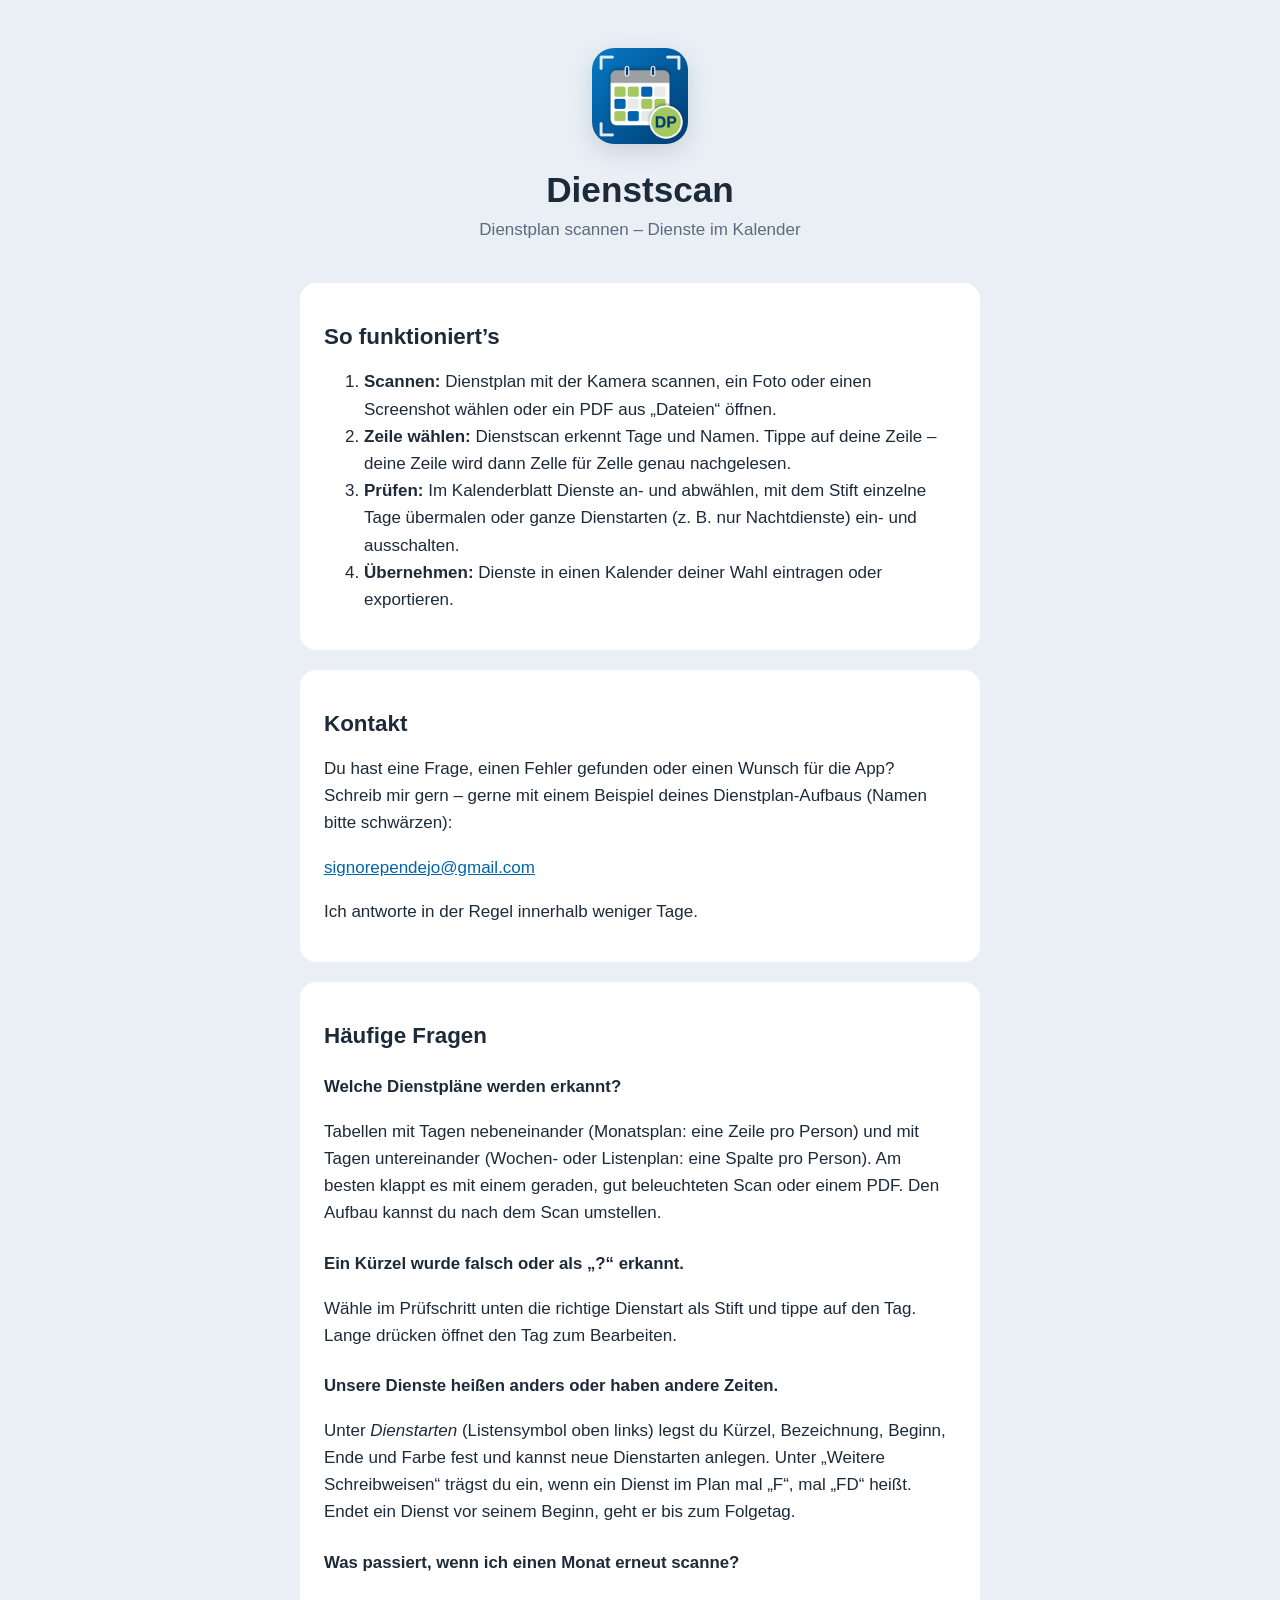
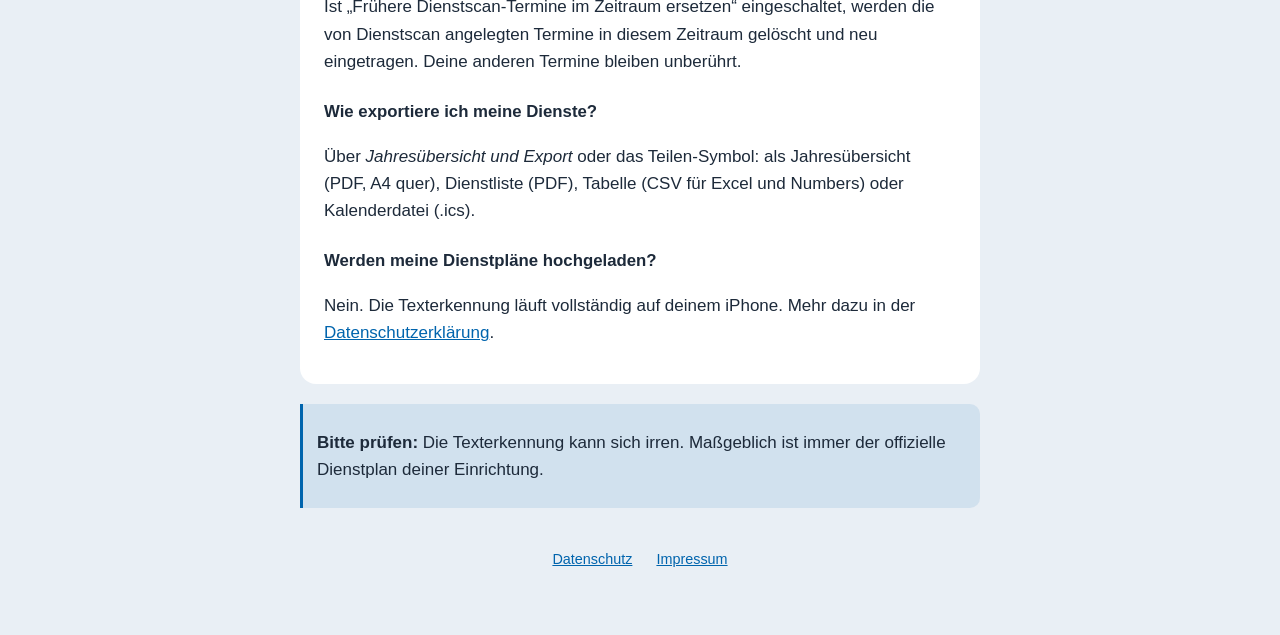
==== index.html @ b1dcc005 "Webseite für Dienstscan: Hilfe, Datenschutz, Impressum Co-Authored-By: Claude Opus 5.5 <noreply@anth" ====
<!doctype html>
<html lang="de">
<head>
  <meta charset="utf-8">
  <meta name="viewport" content="width=device-width, initial-scale=1">
  <title>Dienstscan – Hilfe &amp; Kontakt</title>
  <meta name="description" content="Hilfe und Kontakt zur App Dienstscan – Dienstplan scannen und in den Kalender übernehmen.">
  <link rel="icon" href="icon.png">
  <link rel="stylesheet" href="style.css">
</head>
<body>
<main>
  <header>
    <img src="icon.png" alt="App-Icon von Dienstscan">
    <h1>Dienstscan</h1>
    <p class="lead">Dienstplan scannen – Dienste im Kalender</p>
  </header>

  <section>
    <h2>So funktioniert’s</h2>
    <ol>
      <li><strong>Scannen:</strong> Dienstplan mit der Kamera scannen, ein Foto oder einen Screenshot wählen oder ein PDF aus „Dateien“ öffnen.</li>
      <li><strong>Zeile wählen:</strong> Dienstscan erkennt Tage und Namen. Tippe auf deine Zeile – deine Zeile wird dann Zelle für Zelle genau nachgelesen.</li>
      <li><strong>Prüfen:</strong> Im Kalenderblatt Dienste an- und abwählen, mit dem Stift einzelne Tage übermalen oder ganze Dienstarten (z. B. nur Nachtdienste) ein- und ausschalten.</li>
      <li><strong>Übernehmen:</strong> Dienste in einen Kalender deiner Wahl eintragen oder exportieren.</li>
    </ol>
  </section>

  <section>
    <h2>Kontakt</h2>
    <p>Du hast eine Frage, einen Fehler gefunden oder einen Wunsch für die App? Schreib mir gern – gerne mit einem Beispiel deines Dienstplan-Aufbaus (Namen bitte schwärzen):</p>
    <p><a href="mailto:signorependejo@gmail.com?subject=Dienstscan">signorependejo@gmail.com</a></p>
    <p>Ich antworte in der Regel innerhalb weniger Tage.</p>
  </section>

  <section>
    <h2>Häufige Fragen</h2>

    <h3>Welche Dienstpläne werden erkannt?</h3>
    <p>Tabellen mit Tagen nebeneinander (Monatsplan: eine Zeile pro Person) und mit Tagen untereinander (Wochen- oder Listenplan: eine Spalte pro Person). Am besten klappt es mit einem geraden, gut beleuchteten Scan oder einem PDF. Den Aufbau kannst du nach dem Scan umstellen.</p>

    <h3>Ein Kürzel wurde falsch oder als „?“ erkannt.</h3>
    <p>Wähle im Prüfschritt unten die richtige Dienstart als Stift und tippe auf den Tag. Lange drücken öffnet den Tag zum Bearbeiten.</p>

    <h3>Unsere Dienste heißen anders oder haben andere Zeiten.</h3>
    <p>Unter <em>Dienstarten</em> (Listensymbol oben links) legst du Kürzel, Bezeichnung, Beginn, Ende und Farbe fest und kannst neue Dienstarten anlegen. Unter „Weitere Schreibweisen“ trägst du ein, wenn ein Dienst im Plan mal „F“, mal „FD“ heißt. Endet ein Dienst vor seinem Beginn, geht er bis zum Folgetag.</p>

    <h3>Was passiert, wenn ich einen Monat erneut scanne?</h3>
    <p>Ist „Frühere Dienstscan-Termine im Zeitraum ersetzen“ eingeschaltet, werden die von Dienstscan angelegten Termine in diesem Zeitraum gelöscht und neu eingetragen. Deine anderen Termine bleiben unberührt.</p>

    <h3>Wie exportiere ich meine Dienste?</h3>
    <p>Über <em>Jahresübersicht und Export</em> oder das Teilen-Symbol: als Jahresübersicht (PDF, A4 quer), Dienstliste (PDF), Tabelle (CSV für Excel und Numbers) oder Kalenderdatei (.ics).</p>

    <h3>Werden meine Dienstpläne hochgeladen?</h3>
    <p>Nein. Die Texterkennung läuft vollständig auf deinem iPhone. Mehr dazu in der <a href="datenschutz.html">Datenschutzerklärung</a>.</p>
  </section>

  <div class="note">
    <p><strong>Bitte prüfen:</strong> Die Texterkennung kann sich irren. Maßgeblich ist immer der offizielle Dienstplan deiner Einrichtung.</p>
  </div>

  <nav class="footer">
    <a href="datenschutz.html">Datenschutz</a>
    <a href="impressum.html">Impressum</a>
  </nav>
</main>
</body>
</html>
---- style.css ----
:root {
  --bg: #e9eff5;
  --card: #ffffff;
  --text: #1d2a3a;
  --muted: #5a6b80;
  --accent: #0064ad;
  --line: #d3dce8;
}

@media (prefers-color-scheme: dark) {
  :root {
    --bg: #111824;
    --card: #1a2433;
    --text: #e6ecee;
    --muted: #9aaeb8;
    --accent: #61a3e8;
    --line: #2c3a42;
  }
}

* { box-sizing: border-box; }

body {
  margin: 0;
  background: var(--bg);
  color: var(--text);
  font: 17px/1.6 -apple-system, BlinkMacSystemFont, "Helvetica Neue", Arial, sans-serif;
  -webkit-text-size-adjust: 100%;
}

main {
  max-width: 720px;
  margin: 0 auto;
  padding: 48px 20px 64px;
}

header { text-align: center; margin-bottom: 40px; }
header img { width: 96px; height: 96px; border-radius: 22px; box-shadow: 0 8px 24px rgba(34, 49, 58, .15); }

h1, h2 { font-weight: 650; line-height: 1.25; }
h1 { font-size: clamp(1.7rem, 7vw, 2.2rem); margin: 16px 0 4px; overflow-wrap: break-word; hyphens: auto; }
h2 { font-size: 1.4rem; margin: 36px 0 8px; }
h3 { font-size: 1.05rem; margin: 24px 0 4px; }

.lead { color: var(--muted); margin: 0; }

.appstore { display: inline-block; margin-top: 16px; line-height: 0; }
.appstore img { width: 150px; height: 50px; }

section, .card {
  background: var(--card);
  border-radius: 16px;
  padding: 4px 24px 20px;
  margin-bottom: 20px;
}

a { color: var(--accent); }

.note {
  border-left: 3px solid var(--accent);
  padding: 8px 14px;
  background: color-mix(in srgb, var(--accent) 10%, transparent);
  border-radius: 0 10px 10px 0;
}

nav.footer {
  text-align: center;
  margin-top: 40px;
  color: var(--muted);
  font-size: .9rem;
}
nav.footer a { margin: 0 10px; }

.placeholder { background: #fff3c4; color: #5c4a00; padding: 0 4px; border-radius: 4px; }
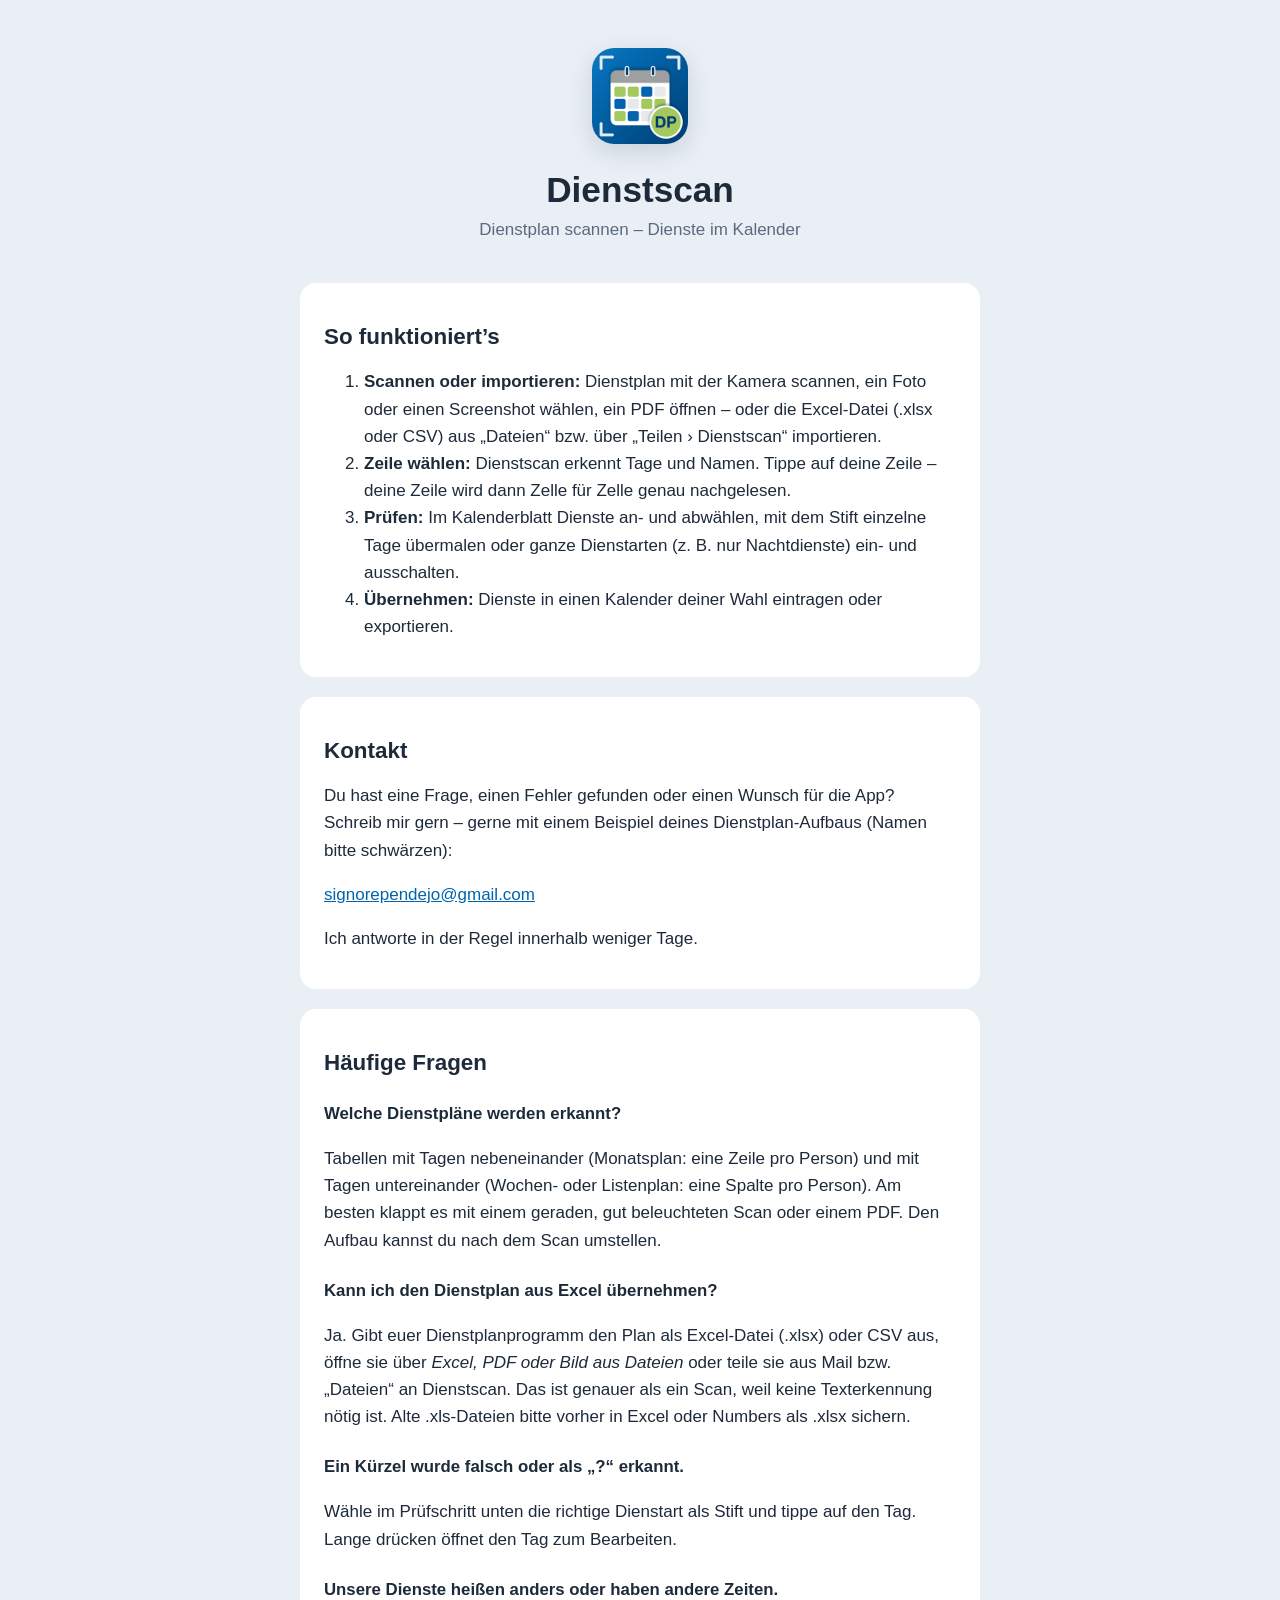
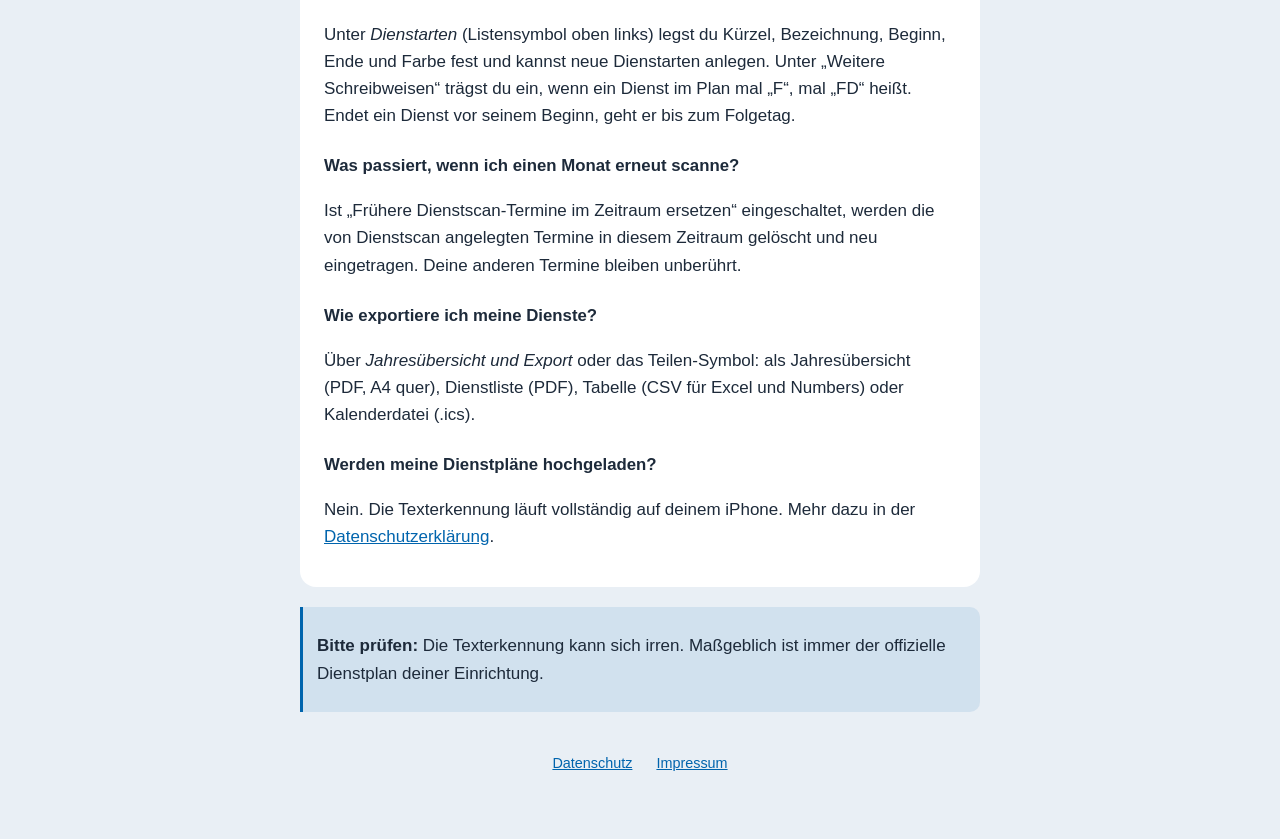
==== commit 4b9468de: "Hilfe: Excel-Import Co-Authored-By: Claude Opus 5.5 <noreply@anthropic.com>" ====
--- a/index.html
+++ b/index.html
@@ -19,7 +19,7 @@
   <section>
     <h2>So funktioniert’s</h2>
     <ol>
-      <li><strong>Scannen:</strong> Dienstplan mit der Kamera scannen, ein Foto oder einen Screenshot wählen oder ein PDF aus „Dateien“ öffnen.</li>
+      <li><strong>Scannen oder importieren:</strong> Dienstplan mit der Kamera scannen, ein Foto oder einen Screenshot wählen, ein PDF öffnen – oder die Excel-Datei (.xlsx oder CSV) aus „Dateien“ bzw. über „Teilen › Dienstscan“ importieren.</li>
       <li><strong>Zeile wählen:</strong> Dienstscan erkennt Tage und Namen. Tippe auf deine Zeile – deine Zeile wird dann Zelle für Zelle genau nachgelesen.</li>
       <li><strong>Prüfen:</strong> Im Kalenderblatt Dienste an- und abwählen, mit dem Stift einzelne Tage übermalen oder ganze Dienstarten (z. B. nur Nachtdienste) ein- und ausschalten.</li>
       <li><strong>Übernehmen:</strong> Dienste in einen Kalender deiner Wahl eintragen oder exportieren.</li>
@@ -38,6 +38,9 @@
 
     <h3>Welche Dienstpläne werden erkannt?</h3>
     <p>Tabellen mit Tagen nebeneinander (Monatsplan: eine Zeile pro Person) und mit Tagen untereinander (Wochen- oder Listenplan: eine Spalte pro Person). Am besten klappt es mit einem geraden, gut beleuchteten Scan oder einem PDF. Den Aufbau kannst du nach dem Scan umstellen.</p>
+
+    <h3>Kann ich den Dienstplan aus Excel übernehmen?</h3>
+    <p>Ja. Gibt euer Dienstplanprogramm den Plan als Excel-Datei (.xlsx) oder CSV aus, öffne sie über <em>Excel, PDF oder Bild aus Dateien</em> oder teile sie aus Mail bzw. „Dateien“ an Dienstscan. Das ist genauer als ein Scan, weil keine Texterkennung nötig ist. Alte .xls-Dateien bitte vorher in Excel oder Numbers als .xlsx sichern.</p>
 
     <h3>Ein Kürzel wurde falsch oder als „?“ erkannt.</h3>
     <p>Wähle im Prüfschritt unten die richtige Dienstart als Stift und tippe auf den Tag. Lange drücken öffnet den Tag zum Bearbeiten.</p>
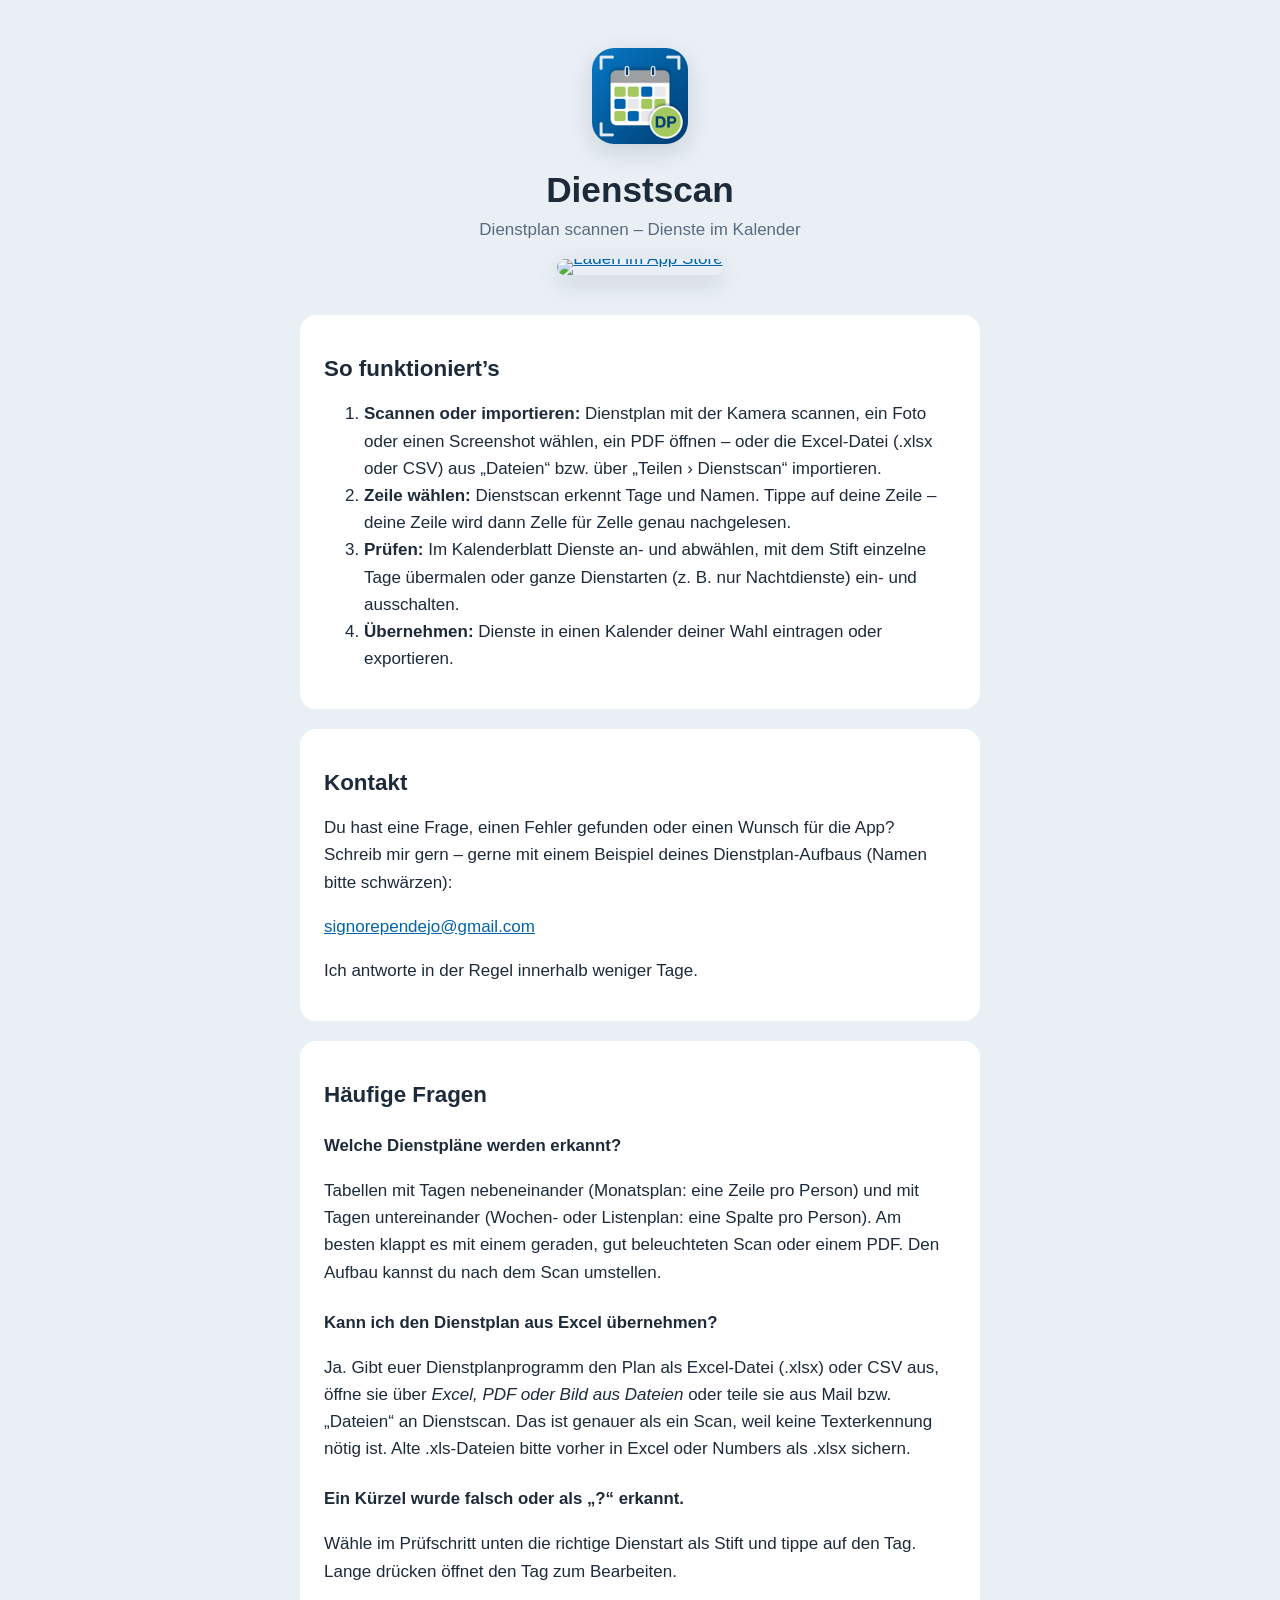
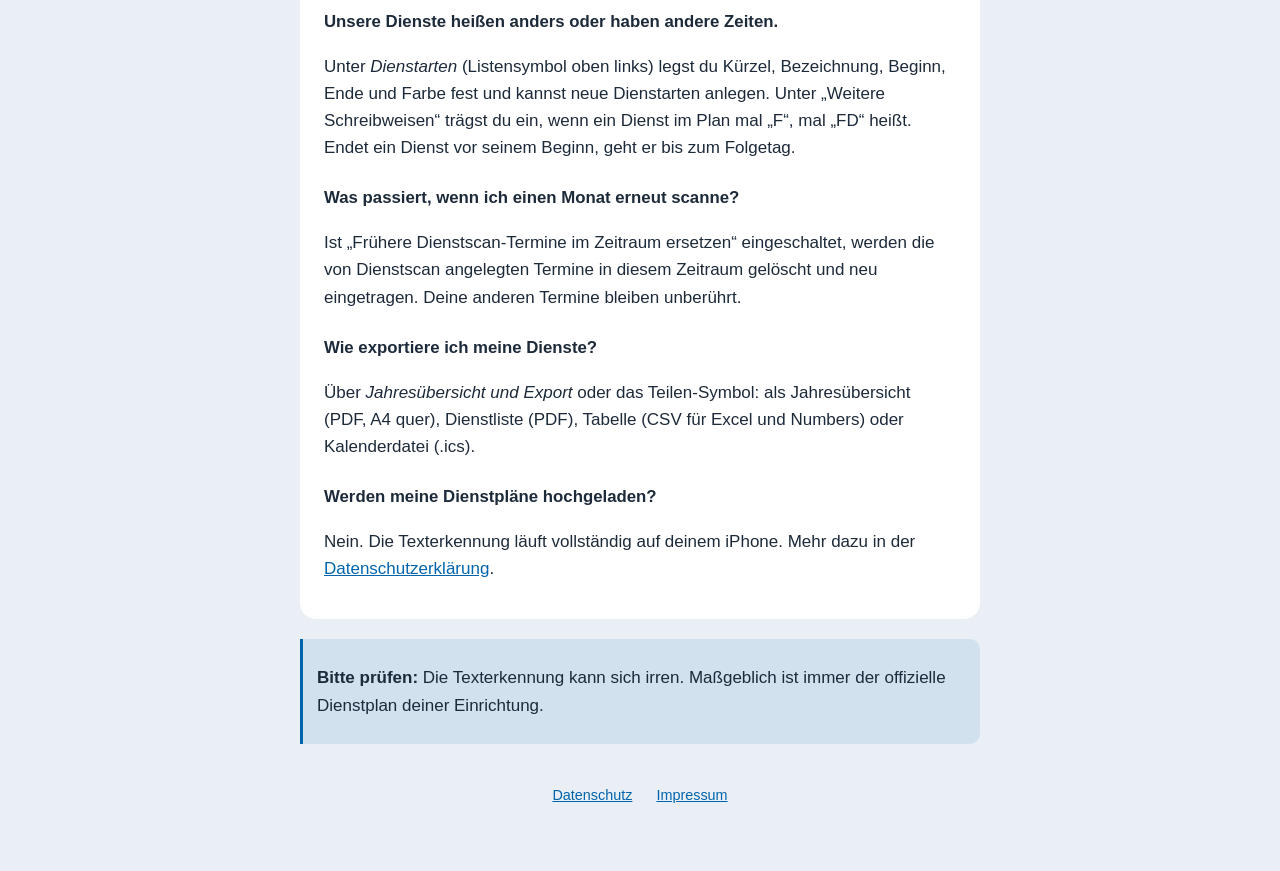
==== commit 9d494d97: "App-Store-Abzeichen ergänzt Co-Authored-By: Claude Opus 5.5 <noreply@anthropic.com>" ====
--- a/index.html
+++ b/index.html
@@ -14,6 +14,9 @@
     <img src="icon.png" alt="App-Icon von Dienstscan">
     <h1>Dienstscan</h1>
     <p class="lead">Dienstplan scannen – Dienste im Kalender</p>
+    <a class="appstore" href="https://apps.apple.com/de/app/dienstscan/id6835053172">
+      <img src="https://toolbox.marketingtools.apple.com/api/badges/download-on-the-app-store/black/de-de?size=250x83" alt="Laden im App Store" width="150" height="50">
+    </a>
   </header>
 
   <section>
